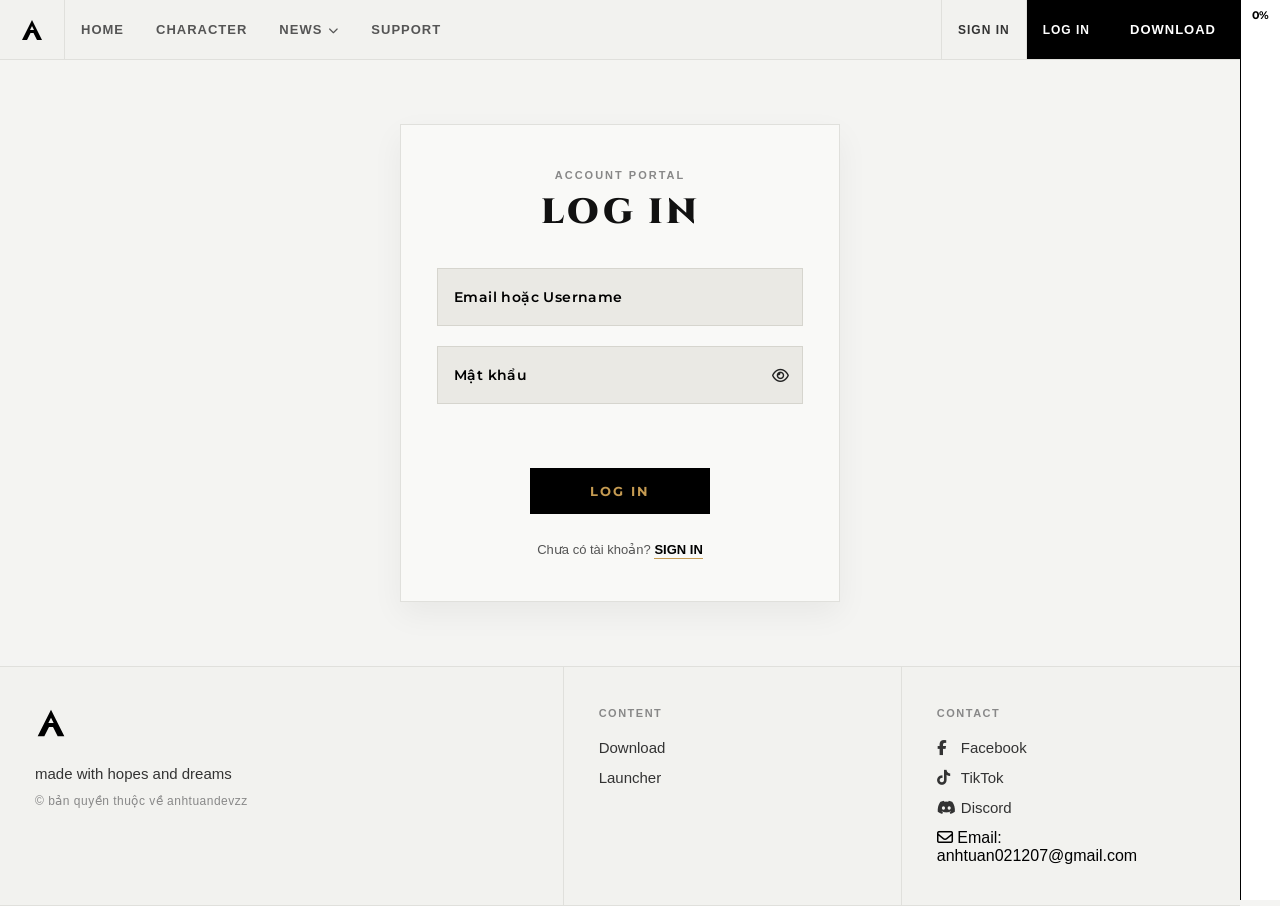
==== login.html @ 8d202f78 "official_ascendant_project" ====
<!DOCTYPE html>
<html lang="vi">
<head>
  <meta charset="UTF-8">
  <meta name="viewport" content="width=device-width, initial-scale=1.0">
  <title>ASCENDANT - Log In</title>
  <link rel="stylesheet" href="https://cdnjs.cloudflare.com/ajax/libs/font-awesome/6.4.0/css/all.min.css">
  <link href="https://fonts.googleapis.com/css2?family=Cinzel:wght@700;900&family=Montserrat:wght@400;500;600;700&display=swap" rel="stylesheet">
  
  <style>
    .page-preloader {
  position: fixed;
  inset: 0;
  background-color: #f4f4f2;
  display: flex;
  align-items: center;
  justify-content: center;
  z-index: 10000;
  transition: opacity 0.4s ease, visibility 0.4s ease;
}

.page-preloader.is-hidden {
  opacity: 0;
  visibility: hidden;
  pointer-events: none;
}

.preloader-inner {
  display: flex;
  flex-direction: column;
  align-items: center;
  gap: 14px;
}

.cat-sprite {
  width: 96px;
  height: 112px;
  background-image: url('https://i.postimg.cc/MTG4NMnr/black.png');
  background-repeat: no-repeat;
  background-size: 400% 500%;
  background-position: 0% 0%;
  image-rendering: pixelated;
  image-rendering: crisp-edges;
}

.preloader-text {
  font-family: 'Montserrat', sans-serif;
  font-size: 11px;
  font-weight: 700;
  letter-spacing: 2.5px;
  color: #111111;
}
    /* ================= GLOBAL & SMOOTH SCROLL ================= */
    html {
      scroll-behavior: smooth;
      scrollbar-width: none;
    }

    * {
      margin: 0;
      padding: 0;
      box-sizing: border-box;
      font-family: -apple-system, BlinkMacSystemFont, "Segoe UI", Roboto, Helvetica, Arial, sans-serif;
    }

    ::-webkit-scrollbar {
      width: 0;
      display: none;
    }

    body {
      background-color: #f4f4f2;
      display: flex;
      flex-direction: column;
      min-height: 100vh;
      padding-right: 40px;
    }

    /* ================= STICKY HEADER STYLES (GIỮ NGUYÊN TỪ INDEX) ================= */
    .header {
      position: sticky;
      top: 0;
      z-index: 1000;
      display: flex;
      align-items: center;
      justify-content: space-between;
      height: 60px;
      background-color: #f2f2ef;
      border-bottom: 1px solid #e0e0dc;
      user-select: none;
      transition: box-shadow 0.3s ease;
    }

    .header.is-scrolled {
      box-shadow: 0 4px 16px rgba(0, 0, 0, 0.08);
    }

    .header-left, .header-right {
      display: flex;
      align-items: center;
      height: 100%;
    }

    .logo-container {
      display: flex;
      align-items: center;
      justify-content: center;
      padding: 0 20px;
      height: 100%;
      border-right: 1px solid #e0e0dc;
      cursor: pointer;
    }

    .logo-icon {
      width: 24px;
      height: 24px;
      fill: #000;
    }

    .nav-list {
      display: flex;
      align-items: center;
      list-style: none;
      height: 100%;
    }

    .nav-item {
      height: 100%;
      display: flex;
      align-items: center;
      position: relative;
    }

    .nav-link {
      display: flex;
      align-items: center;
      gap: 6px;
      height: 100%;
      padding: 0 16px;
      text-decoration: none;
      color: #555555;
      font-size: 13px;
      font-weight: 600;
      letter-spacing: 1px;
      text-transform: uppercase;
      background-color: transparent;
      transition: background-color 0.2s ease, color 0.2s ease;
    }

    .nav-link:hover,
    .nav-link.active {
      background-color: #000000;
      color: #ffffff;
    }

    .dropdown-menu {
      position: absolute;
      top: 100%;
      left: 0;
      background-color: #f2f2ef;
      min-width: 180px;
      list-style: none;
      border: 1px solid #e0e0dc;
      border-top: none;
      box-shadow: 0 10px 20px rgba(0,0,0,0.08);
      opacity: 0;
      visibility: hidden;
      transform: translateY(-10px);
      transition: all 0.25s ease;
      z-index: 100;
    }

    .nav-item.dropdown:hover .dropdown-menu {
      opacity: 1;
      visibility: visible;
      transform: translateY(0);
    }

    .dropdown-link {
      display: block;
      padding: 12px 18px;
      text-decoration: none;
      color: #555555;
      font-size: 12px;
      font-weight: 600;
      letter-spacing: 0.5px;
      text-transform: uppercase;
      transition: background-color 0.2s ease, color 0.2s ease;
    }

    .dropdown-link:hover {
      background-color: #000000;
      color: #ffffff;
    }

    .auth-nav-btn {
      display: flex;
      align-items: center;
      justify-content: center;
      height: 100%;
      padding: 0 16px;
      color: #333333;
      text-decoration: none;
      border-left: 1px solid #e0e0dc;
      font-size: 12px;
      font-weight: 700;
      letter-spacing: 1px;
      text-transform: uppercase;
      background-color: transparent;
      transition: background-color 0.2s ease, color 0.2s ease;
      white-space: nowrap;
    }

    .auth-nav-btn:hover,
    .auth-nav-btn.active {
      background-color: #000000;
      color: #ffffff;
    }

    .btn-launch {
      display: flex;
      align-items: center;
      justify-content: center;
      height: 100%;
      padding: 0 24px;
      background-color: #000000;
      color: #ffffff;
      text-decoration: none;
      font-size: 13px;
      font-weight: 700;
      letter-spacing: 1px;
      text-transform: uppercase;
      transition: opacity 0.2s ease;
      white-space: nowrap;
    }

    .btn-launch:hover {
      opacity: 0.85;
    }

    /* ================= RUỘT TRANG LOG IN ================= */
    .auth-main {
      flex: 1;
      display: flex;
      align-items: center;
      justify-content: center;
      padding: 64px 24px;
      border-bottom: 1px solid #e0e0dc;
    }

    .auth-card {
      width: 100%;
      max-width: 440px;
      background-color: #f9f9f7;
      border: 1px solid #e0e0dc;
      padding: 44px 36px;
      box-shadow: 0 12px 30px rgba(0, 0, 0, 0.05);
    }

    .section-tag {
      font-size: 11px;
      font-weight: 700;
      letter-spacing: 2px;
      text-transform: uppercase;
      color: #888888;
      margin-bottom: 8px;
      display: block;
      text-align: center;
    }

    .auth-heading {
      font-family: 'Cinzel', serif;
      font-size: 2.2rem;
      font-weight: 900;
      color: #111111;
      text-align: center;
      letter-spacing: 3px;
      margin-bottom: 32px;
    }

    .auth-form {
      display: flex;
      flex-direction: column;
      gap: 20px;
    }

    .floating-field {
      position: relative;
      width: 100%;
      height: 58px;
      background-color: #eae9e4;
      border: 1px solid #d6d5ce;
      transition: background-color 0.25s ease, border-color 0.25s ease;
    }

    .floating-field.is-focused {
      background-color: #e4e2da;
      border-color: #b8b5ab;
    }

    .floating-label {
      position: absolute;
      left: 16px;
      top: 50%;
      transform: translateY(-50%);
      font-family: 'Montserrat', sans-serif;
      font-size: 14px;
      font-weight: 600;
      letter-spacing: 0.4px;
      color: #000000;
      pointer-events: none;
      transition: top 0.2s ease, transform 0.2s ease, font-size 0.2s ease, letter-spacing 0.2s ease;
    }

    .floating-field.is-focused .floating-label,
    .floating-field.has-value .floating-label {
      top: 9px;
      transform: translateY(0);
      font-size: 10px;
      font-weight: 700;
      letter-spacing: 0.8px;
    }

    .floating-input {
      width: 100%;
      height: 100%;
      border: none;
      outline: none;
      background: transparent;
      padding: 22px 16px 6px 16px;
      font-family: 'Montserrat', sans-serif;
      font-size: 14px;
      font-weight: 500;
      color: #000000;
    }

    .floating-input.masked-star {
      font-family: "Courier New", Courier, monospace;
      font-size: 16px;
      font-weight: 700;
      letter-spacing: 3px;
    }

    .floating-field.has-eye .floating-input {
      padding-right: 46px;
    }

    .toggle-password-hold {
      position: absolute;
      right: 0;
      top: 0;
      width: 44px;
      height: 100%;
      border: none;
      background: transparent;
      color: #222222;
      font-size: 15px;
      cursor: pointer;
      display: flex;
      align-items: center;
      justify-content: center;
      user-select: none;
      touch-action: none;
      transition: background-color 0.2s ease, color 0.2s ease;
    }

    .toggle-password-hold:hover,
    .toggle-password-hold.is-revealing {
      color: #000000;
      background-color: rgba(0, 0, 0, 0.06);
    }

    .field-bronze-bar {
      position: absolute;
      left: 0;
      bottom: -1px;
      width: 100%;
      height: 2.5px;
      background-color: #d4af37;
      transform: scaleX(0);
      transform-origin: left center;
      transition: transform 0.25s ease;
      pointer-events: none;
    }

    .floating-field.is-focused .field-bronze-bar {
      transform: scaleX(1);
    }

    .auth-feedback {
      min-height: 18px;
      font-size: 12px;
      font-weight: 600;
      text-align: center;
    }

    .auth-submit-wrap {
      display: flex;
      justify-content: center;
      margin-top: 6px;
    }

    .auth-submit-btn {
      min-width: 180px;
      padding: 14px 34px;
      background-color: #000000;
      color: #c59b52;
      border: 1.5px solid #000000;
      font-family: 'Montserrat', sans-serif;
      font-size: 13px;
      font-weight: 700;
      letter-spacing: 2px;
      text-transform: uppercase;
      cursor: pointer;
      transition: background-color 0.25s ease, color 0.25s ease, border-color 0.25s ease;
    }

    .auth-submit-btn:hover {
      background-color: #ffffff;
      color: #000000;
      border-color: #c59b52;
    }

    .auth-switch-text {
      margin-top: 8px;
      text-align: center;
      font-size: 13px;
      color: #555555;
    }

    .auth-switch-text a {
      color: #000000;
      font-weight: 700;
      text-decoration: none;
      border-bottom: 1px solid #c59b52;
      padding-bottom: 1px;
    }

    /* ================= CUSTOM PERCENTAGE SCROLLBAR ================= */
    .scroll-track {
      position: fixed;
      top: 0;
      right: 0;
      width: 40px;
      height: 100vh;
      background-color: #ffffff;
      border-left: 1px solid #000000;
      z-index: 9999;
      user-select: none;
      touch-action: none;
    }

    .scroll-thumb {
      position: absolute;
      top: 0;
      left: 0;
      width: 100%;
      height: 30px;
      display: flex;
      align-items: center;
      justify-content: center;
      will-change: transform;
      cursor: grab;
    }

    .scroll-thumb:active,
    .scroll-track.is-dragging .scroll-thumb {
      cursor: grabbing;
    }

    .scroll-number {
      font-size: 11px;
      font-weight: 700;
      font-family: 'Montserrat', sans-serif;
      color: #000000;
      background-color: transparent;
      padding: 4px;
      border-radius: 4px;
      transition: all 0.2s ease;
      transform: scale(1);
    }

    .scroll-track.is-scrolling .scroll-number,
    .scroll-track.is-dragging .scroll-number {
      transform: scale(1.25);
      background-color: #000000;
      color: #ffffff;
    }

    .scroll-track.is-highlighting .scroll-number {
      animation: highlightStop 0.5s ease forwards;
    }

    @keyframes highlightStop {
      0% {
        transform: scale(1.25);
        background-color: #000000;
        color: #ffffff;
        box-shadow: 0 0 12px rgba(0,0,0,0.3);
      }
      40% {
        transform: scale(1.45);
        background-color: #000000;
        color: #ffffff;
      }
      100% {
        transform: scale(1);
        background-color: transparent;
        color: #000000;
        box-shadow: none;
      }
    }

    /* ================= FOOTER STYLES (GIỮ NGUYÊN TỪ INDEX) ================= */
    .footer {
      width: 100%;
      background-color: #f2f2ef;
      border-bottom: 1px solid #e0e0dc;
    }

    .footer-container {
      display: grid;
      grid-template-columns: 2fr 1.2fr 1.2fr;
      width: 100%;
    }

    .footer-col {
      padding: 40px 35px;
      border-right: 1px solid #e0e0dc;
    }

    .footer-col:last-child {
      border-right: none;
    }

    .footer-logo {
      width: 32px;
      height: 32px;
      fill: #000;
      margin-bottom: 20px;
    }

    .footer-slogan {
      font-size: 15px;
      color: #333333;
      line-height: 1.5;
      margin-bottom: 8px;
    }

    .footer-copyright {
      font-size: 12px;
      color: #888888;
      letter-spacing: 0.5px;
    }

    .footer-title {
      font-size: 11px;
      font-weight: 700;
      color: #888888;
      letter-spacing: 1.5px;
      text-transform: uppercase;
      margin-bottom: 20px;
    }

    .footer-links {
      list-style: none;
      display: flex;
      flex-direction: column;
      gap: 12px;
    }

    .footer-links a {
      text-decoration: none;
      color: #333333;
      font-size: 15px;
      transition: color 0.2s ease;
      display: inline-flex;
      align-items: center;
      gap: 8px;
    }

    .footer-links a:hover {
      color: #000000;
      font-weight: 600;
    }

    @media (max-width: 768px) {
      .footer-container {
        grid-template-columns: 1fr;
      }
      .footer-col {
        border-right: none;
        border-bottom: 1px solid #e0e0dc;
      }
      .auth-card {
        padding: 32px 22px;
      }
    }
  </style>
</head>
<body>
  <!-- PRELOADER SPRITE SHEET MÈO ĐEN -->
<div class="page-preloader" id="pagePreloader">
  <div class="preloader-inner">
    <div class="cat-sprite" id="catSprite" role="img" aria-label="Loading cat animation"></div>
    <span class="preloader-text">LOADING...</span>
  </div>
</div>
  <!-- ================= HEADER ================= -->
  <header class="header" id="siteHeader">
    <div class="header-left">
      <a href="index.html#home" class="logo-container">
        <svg class="logo-icon" viewBox="0 0 24 24">
          <path d="M12 2L2 22h5l3.5-7h3l3.5 7h5L12 2zm0 6l2 4h-4l2-4z"/>
        </svg>
      </a>

      <ul class="nav-list">
        <li class="nav-item"><a href="index.html#home" class="nav-link">HOME</a></li>
        <li class="nav-item"><a href="index.html#character" class="nav-link">CHARACTER</a></li>
        <li class="nav-item dropdown">
          <a href="index.html#news" class="nav-link">
            NEWS <i class="fa-solid fa-chevron-down" style="font-size: 10px;"></i>
          </a>
          <ul class="dropdown-menu">
            <li><a href="index.html#news" class="dropdown-link">Announcement</a></li>
            <li><a href="index.html#news" class="dropdown-link">Updates</a></li>
          </ul>
        </li>
        <li class="nav-item"><a href="index.html#support" class="nav-link">SUPPORT</a></li>
      </ul>
    </div>

    <div class="header-right">
      <a href="signin.html" class="auth-nav-btn">SIGN IN</a>
      <a href="login.html" class="auth-nav-btn active">LOG IN</a>
      <a href="index.html#download" class="btn-launch">DOWNLOAD</a>
    </div>
  </header>

  <!-- ================= RUỘT TRANG LOG IN ================= -->
  <main class="auth-main">
    <div class="auth-card">
      <span class="section-tag">ACCOUNT PORTAL</span>
      <h1 class="auth-heading">LOG IN</h1>

      <form class="auth-form" id="logInForm" novalidate>
        <div class="floating-field" data-field>
          <input type="text" id="loginIdentifier" class="floating-input" autocomplete="username" required>
          <label for="loginIdentifier" class="floating-label">Email hoặc Username</label>
          <span class="field-bronze-bar"></span>
        </div>

        <div class="floating-field has-eye" data-field>
          <input type="password" id="loginPassword" class="floating-input masked-star" autocomplete="current-password" required>
          <label for="loginPassword" class="floating-label">Mật khẩu</label>
          <button type="button" class="toggle-password-hold" data-target="loginPassword" title="Giữ để hiện mật khẩu">
            <i class="fa-regular fa-eye"></i>
          </button>
          <span class="field-bronze-bar"></span>
        </div>

        <p class="auth-feedback" id="logInFeedback"></p>

        <div class="auth-submit-wrap">
          <button type="submit" class="auth-submit-btn">LOG IN</button>
        </div>

        <p class="auth-switch-text">
          Chưa có tài khoản? <a href="signin.html">SIGN IN</a>
        </p>
      </form>
    </div>
  </main>

  <!-- ================= FOOTER ================= -->
  <footer class="footer">
    <div class="footer-container">
      <div class="footer-col">
        <svg class="footer-logo" viewBox="0 0 24 24">
          <path d="M12 2L2 22h5l3.5-7h3l3.5 7h5L12 2zm0 6l2 4h-4l2-4z"/>
        </svg>
        <p class="footer-slogan">made with hopes and dreams</p>
        <p class="footer-copyright">© bản quyền thuộc về anhtuandevzz</p>
      </div>

      <div class="footer-col">
        <h4 class="footer-title">CONTENT</h4>
        <ul class="footer-links">
          <li><a href="index.html#download">Download</a></li>
          <li><a href="index.html#download">Launcher</a></li>
        </ul>
      </div>

      <div class="footer-col">
        <h4 class="footer-title">CONTACT</h4>
        <ul class="footer-links">
          <li><a href="https://facebook.com" target="_blank"><i class="fa-brands fa-facebook-f" style="width: 16px;"></i> Facebook</a></li>
          <li><a href="https://tiktok.com" target="_blank"><i class="fa-brands fa-tiktok" style="width: 16px;"></i> TikTok</a></li>
          <li><a href="https://discord.com" target="_blank"><i class="fa-brands fa-discord" style="width: 16px;"></i> Discord</a></li>
          <li><i class="fa-regular fa-envelope" style="width: 16px;"></i> Email: anhtuan021207@gmail.com</li>
        </ul>
      </div>
    </div>
  </footer>

  <!-- ================= THANH CUỘN HIỂN THỊ PHẦN TRĂM BÊN PHẢI ================= -->
  <div class="scroll-track" id="scrollTrack">
    <div class="scroll-thumb" id="scrollThumb">
      <span class="scroll-number" id="scrollNumber">0%</span>
    </div>
  </div>

  <!-- ================= JAVASCRIPT ================= -->
  <script>
    const fields = document.querySelectorAll('[data-field]');

    function syncFieldState(fieldEl) {
      const input = fieldEl.querySelector('.floating-input');
      if (!input) return;
      fieldEl.classList.toggle('has-value', input.value.trim().length > 0);
    }

    fields.forEach(fieldEl => {
      const input = fieldEl.querySelector('.floating-input');
      if (!input) return;

      syncFieldState(fieldEl);

      input.addEventListener('focus', () => {
        fields.forEach(other => other.classList.remove('is-focused'));
        fieldEl.classList.add('is-focused');
        syncFieldState(fieldEl);
      });

      input.addEventListener('input', () => syncFieldState(fieldEl));

      input.addEventListener('blur', () => {
        fieldEl.classList.remove('is-focused');
        syncFieldState(fieldEl);
      });
    });

    document.querySelectorAll('.toggle-password-hold').forEach(btn => {
      const targetInput = document.getElementById(btn.dataset.target);
      const icon = btn.querySelector('i');
      if (!targetInput) return;

      const showPass = (e) => {
        e.preventDefault();
        targetInput.type = 'text';
        targetInput.classList.remove('masked-star');
        btn.classList.add('is-revealing');
        if (icon) icon.className = 'fa-regular fa-eye-slash';
      };

      const hidePass = () => {
        targetInput.type = 'password';
        targetInput.classList.add('masked-star');
        btn.classList.remove('is-revealing');
        if (icon) icon.className = 'fa-regular fa-eye';
      };

      btn.addEventListener('pointerdown', showPass);
      btn.addEventListener('pointerup', hidePass);
      btn.addEventListener('pointerleave', hidePass);
      btn.addEventListener('pointercancel', hidePass);
    });

    const logInForm = document.getElementById('logInForm');
    const logInFeedback = document.getElementById('logInFeedback');

    logInForm.addEventListener('submit', (e) => {
      e.preventDefault();
      const identifier = document.getElementById('loginIdentifier').value.trim();
      const pass = document.getElementById('loginPassword').value;

      if (!identifier || !pass) {
        logInFeedback.textContent = 'Vui lòng nhập Email hoặc Username và Mật khẩu.';
        logInFeedback.style.color = '#9b2c2c';
        return;
      }

      logInFeedback.textContent = `Đang đăng nhập cho tài khoản "${identifier}"...`;
      logInFeedback.style.color = '#1f5132';
    });

    const track = document.getElementById('scrollTrack');
    const thumb = document.getElementById('scrollThumb');
    const number = document.getElementById('scrollNumber');
    const siteHeader = document.getElementById('siteHeader');

    let scrollTimeout;
    let isDragging = false;

    function triggerStopHighlight() {
      clearTimeout(scrollTimeout);
      scrollTimeout = setTimeout(() => {
        track.classList.remove('is-scrolling');
        track.classList.add('is-highlighting');
        setTimeout(() => track.classList.remove('is-highlighting'), 500);
      }, 150);
    }

    function updateScrollUI() {
      const scrollTop = window.scrollY;
      siteHeader.classList.toggle('is-scrolled', scrollTop > 10);

      const docHeight = document.documentElement.scrollHeight - window.innerHeight;
      const percent = docHeight > 0 ? Math.min(100, Math.max(0, (scrollTop / docHeight) * 100)) : 0;
      number.textContent = Math.round(percent) + '%';

      const maxTop = window.innerHeight - thumb.offsetHeight;
      const thumbPosition = (percent / 100) * Math.max(0, maxTop);
      thumb.style.transform = `translateY(${thumbPosition}px)`;
    }

    window.addEventListener('scroll', () => {
      updateScrollUI();
      if (!isDragging) {
        track.classList.remove('is-highlighting');
        track.classList.add('is-scrolling');
        triggerStopHighlight();
      }
    });

    thumb.addEventListener('pointerdown', (e) => {
      e.preventDefault();
      isDragging = true;
      thumb.setPointerCapture(e.pointerId);
      track.classList.remove('is-highlighting');
      track.classList.add('is-dragging');
      document.documentElement.style.scrollBehavior = 'auto';
    });

    thumb.addEventListener('pointermove', (e) => {
      if (!isDragging) return;
      const trackRect = track.getBoundingClientRect();
      const maxTop = trackRect.height - thumb.offsetHeight;
      if (maxTop <= 0) return;
      let newTop = e.clientY - trackRect.top - thumb.offsetHeight / 2;
      newTop = Math.min(maxTop, Math.max(0, newTop));
      const ratio = newTop / maxTop;
      const docHeight = document.documentElement.scrollHeight - window.innerHeight;
      window.scrollTo(0, ratio * docHeight);
    });

    function stopDragging(e) {
      if (!isDragging) return;
      isDragging = false;
      if (e && thumb.hasPointerCapture(e.pointerId)) {
        thumb.releasePointerCapture(e.pointerId);
      }
      track.classList.remove('is-dragging');
      document.documentElement.style.scrollBehavior = 'smooth';
      triggerStopHighlight();
    }

    thumb.addEventListener('pointerup', stopDragging);
    thumb.addEventListener('pointercancel', stopDragging);

    updateScrollUI();
    (function initCatPreloader() {
  const spriteEl = document.getElementById('catSprite');
  const preloader = document.getElementById('pagePreloader');
  if (!spriteEl || !preloader) return;

  const cols = 4;
  const rows = 5;
  const totalFrames = 19;
  let currentFrame = 0;

  const frameInterval = setInterval(() => {
    const col = currentFrame % cols;
    const row = Math.floor(currentFrame / cols);

    const xPercent = cols > 1 ? (col / (cols - 1)) * 100 : 0;
    const yPercent = rows > 1 ? (row / (rows - 1)) * 100 : 0;

    spriteEl.style.backgroundPosition = `${xPercent}% ${yPercent}%`;
    currentFrame = (currentFrame + 1) % totalFrames;
  }, 110);

  window.addEventListener('load', () => {
    setTimeout(() => {
      preloader.classList.add('is-hidden');
      setTimeout(() => {
        clearInterval(frameInterval);
      }, 450);
    }, 350);
  });
})();
  </script>

</body>
</html>
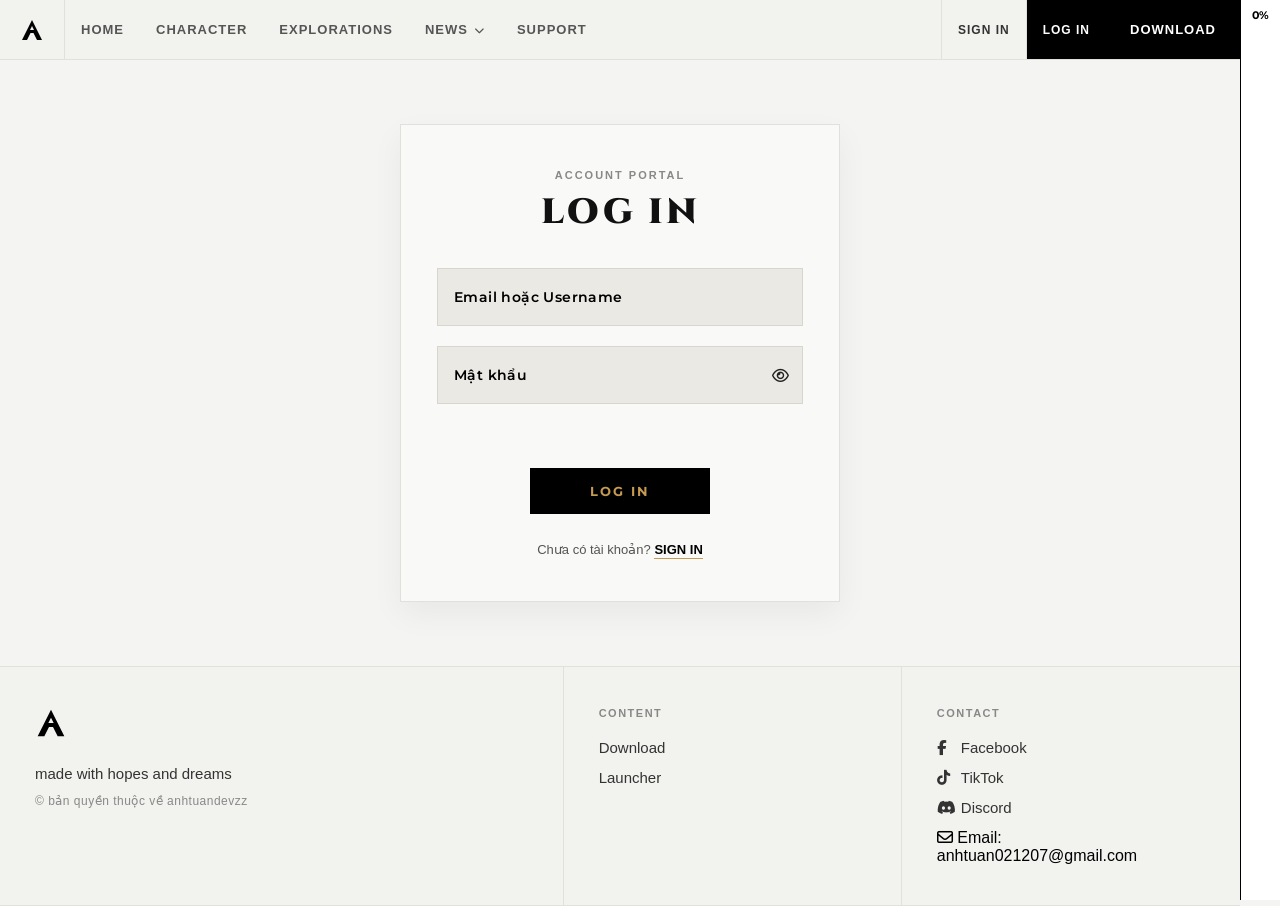
==== commit 090dee5d: "Update login.html" ====
--- a/login.html
+++ b/login.html
@@ -618,6 +618,7 @@
       <ul class="nav-list">
         <li class="nav-item"><a href="index.html#home" class="nav-link">HOME</a></li>
         <li class="nav-item"><a href="index.html#character" class="nav-link">CHARACTER</a></li>
+        <li class="nav-item"><a href="index.html#explorations" class="nav-link">EXPLORATIONS</a></li>
         <li class="nav-item dropdown">
           <a href="index.html#news" class="nav-link">
             NEWS <i class="fa-solid fa-chevron-down" style="font-size: 10px;"></i>
@@ -893,4 +894,4 @@
   </script>
 
 </body>
-</html>+</html>
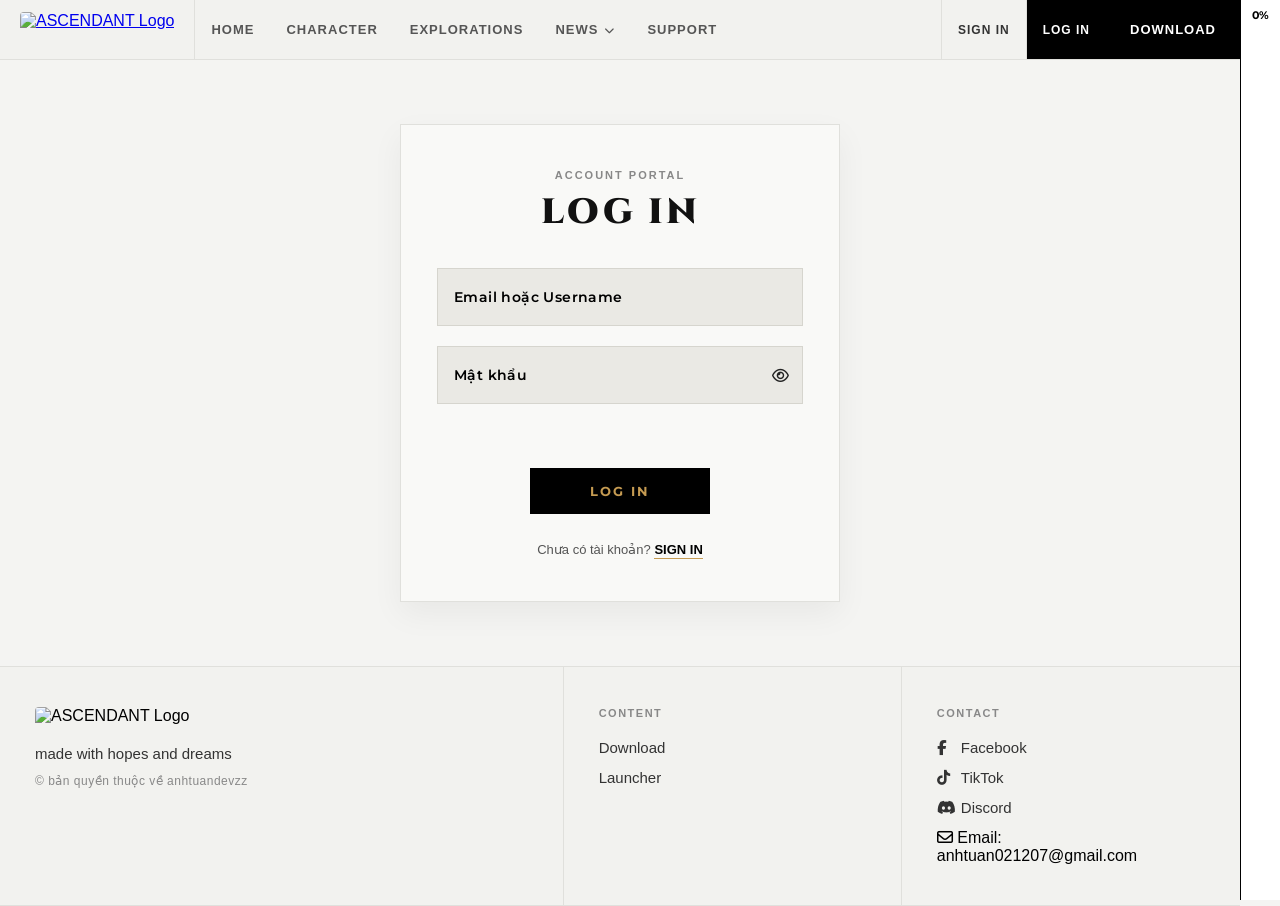
==== commit c8f07063: "Replace SVG logos with image tags in login.html" ====
--- a/login.html
+++ b/login.html
@@ -596,7 +596,27 @@
         padding: 32px 22px;
       }
     }
+    .logo-icon {
+      height: 36px;
+      width: auto;
+      display: block;
+      object-fit: contain;
+      border-radius: 4px;
+    }
+
+    .footer-logo {
+      height: 64px;
+      width: auto;
+      display: block;
+      object-fit: contain;
+      border-radius: 6px;
+      margin-bottom: 20px;
+    }
   </style>
+  <!-- Favicon (Logo trên tab trình duyệt) -->
+  <link rel="icon" type="image/png" sizes="32x32" href="https://i.postimg.cc/y8kgBvCk/logotab.png">
+  <link rel="icon" type="image/png" sizes="16x16" href="https://i.postimg.cc/y8kgBvCk/logotab.png">
+  <link rel="apple-touch-icon" href="https://i.postimg.cc/y8kgBvCk/logotab.png">
 </head>
 <body>
   <!-- PRELOADER SPRITE SHEET MÈO ĐEN -->
@@ -610,9 +630,7 @@
   <header class="header" id="siteHeader">
     <div class="header-left">
       <a href="index.html#home" class="logo-container">
-        <svg class="logo-icon" viewBox="0 0 24 24">
-          <path d="M12 2L2 22h5l3.5-7h3l3.5 7h5L12 2zm0 6l2 4h-4l2-4z"/>
-        </svg>
+        <img src="https://i.postimg.cc/y8kgBvCk/logotab.png" alt="ASCENDANT Logo" class="logo-icon">
       </a>
 
       <ul class="nav-list">
@@ -637,6 +655,7 @@
       <a href="login.html" class="auth-nav-btn active">LOG IN</a>
       <a href="index.html#download" class="btn-launch">DOWNLOAD</a>
     </div>
+    
   </header>
 
   <!-- ================= RUỘT TRANG LOG IN ================= -->
@@ -678,9 +697,7 @@
   <footer class="footer">
     <div class="footer-container">
       <div class="footer-col">
-        <svg class="footer-logo" viewBox="0 0 24 24">
-          <path d="M12 2L2 22h5l3.5-7h3l3.5 7h5L12 2zm0 6l2 4h-4l2-4z"/>
-        </svg>
+       <img src="https://i.postimg.cc/y8kgBvCk/logotab.png" alt="ASCENDANT Logo" class="logo-icon">
         <p class="footer-slogan">made with hopes and dreams</p>
         <p class="footer-copyright">© bản quyền thuộc về anhtuandevzz</p>
       </div>
